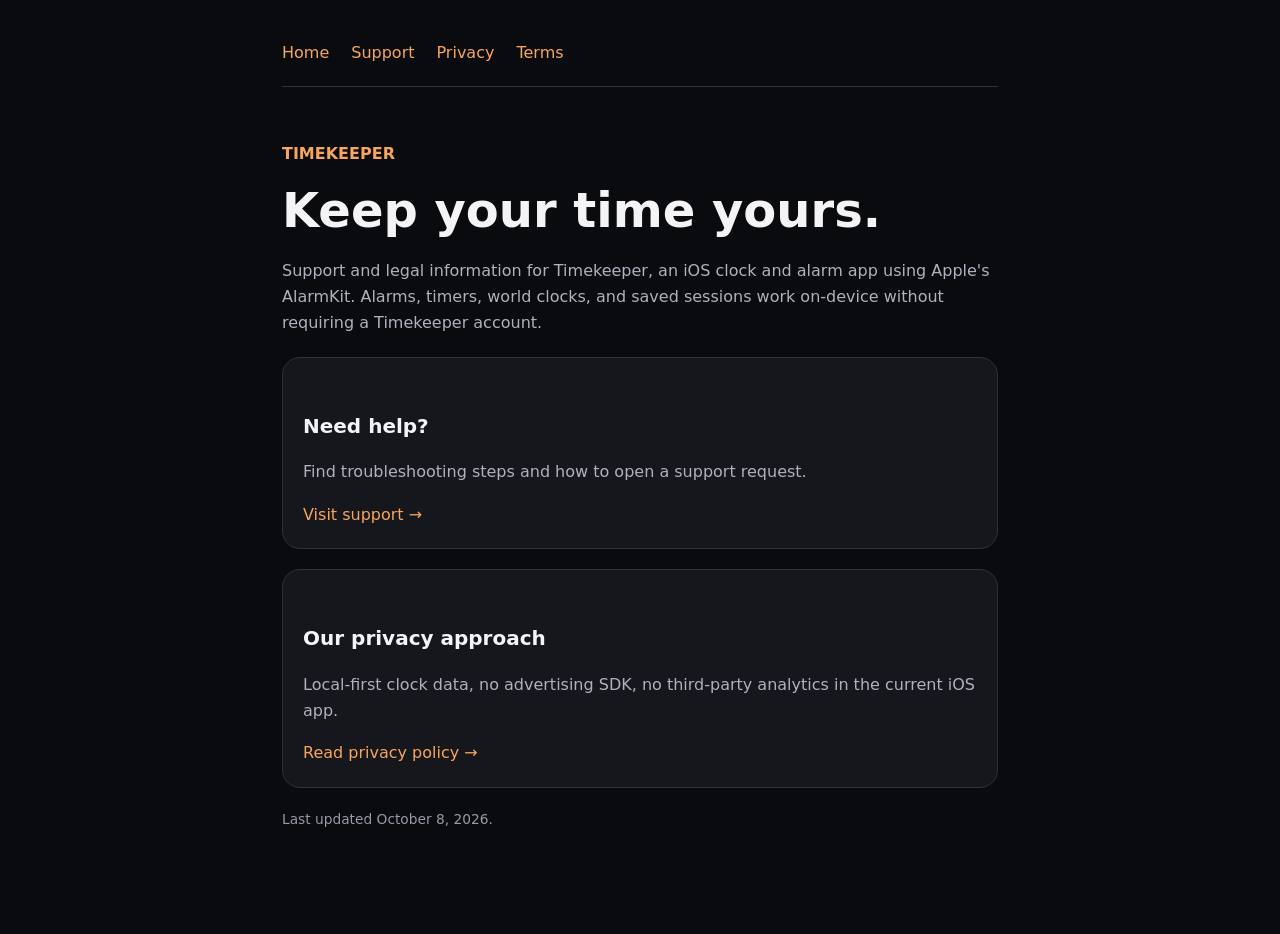
==== index.html @ b485f5c5 "Publish Timekeeper privacy terms and support pages" ====
<!doctype html><html lang="en"><head><meta charset="utf-8"><meta name="viewport" content="width=device-width,initial-scale=1"><title>Timekeeper — Support & Legal</title><link rel="stylesheet" href="style.css"></head><body><main>
<nav><a href="index.html">Home</a><a href="support.html">Support</a><a href="privacy.html">Privacy</a><a href="terms.html">Terms</a></nav>
<p class="brand">TIMEKEEPER</p>
<h1>Keep your time yours.</h1>
<p>Support and legal information for Timekeeper, an iOS clock and alarm app using Apple's AlarmKit. Alarms, timers, world clocks, and saved sessions work on-device without requiring a Timekeeper account.</p>
<div class="card"><h2>Need help?</h2><p>Find troubleshooting steps and how to open a support request.</p><a href="support.html">Visit support →</a></div>
<div class="card"><h2>Our privacy approach</h2><p>Local-first clock data, no advertising SDK, no third-party analytics in the current iOS app.</p><a href="privacy.html">Read privacy policy →</a></div>
<p class="small">Last updated October 8, 2026.</p></main></body></html>
---- style.css ----
:root {color-scheme:dark;--bg:#0a0b0f;--panel:#15171c;--line:#2e323a;--text:#f4f4f6;--muted:#adb2bc;--sun:#f7a55b;}
*{box-sizing:border-box}
body{margin:0;background:var(--bg);color:var(--text);font:16px/1.65 -apple-system,BlinkMacSystemFont,system-ui,sans-serif}
main{max-width:760px;margin:0 auto;padding:40px 22px 90px}
nav{display:flex;gap:22px;flex-wrap:wrap;margin-bottom:54px;padding-bottom:20px;border-bottom:1px solid var(--line)}
a{color:var(--sun);text-decoration:none}a:hover{text-decoration:underline}
h1{font-size:clamp(2rem,5vw,3rem);line-height:1.12;margin:0 0 20px}h2{font-size:1.25rem;margin-top:32px}
p,li{color:var(--muted)}strong{color:var(--text)}
.card{background:var(--panel);border:1px solid var(--line);border-radius:18px;padding:20px;margin:20px 0}
.small{font-size:.86rem;color:#959ba6}
.brand{color:var(--sun);font-weight:700}
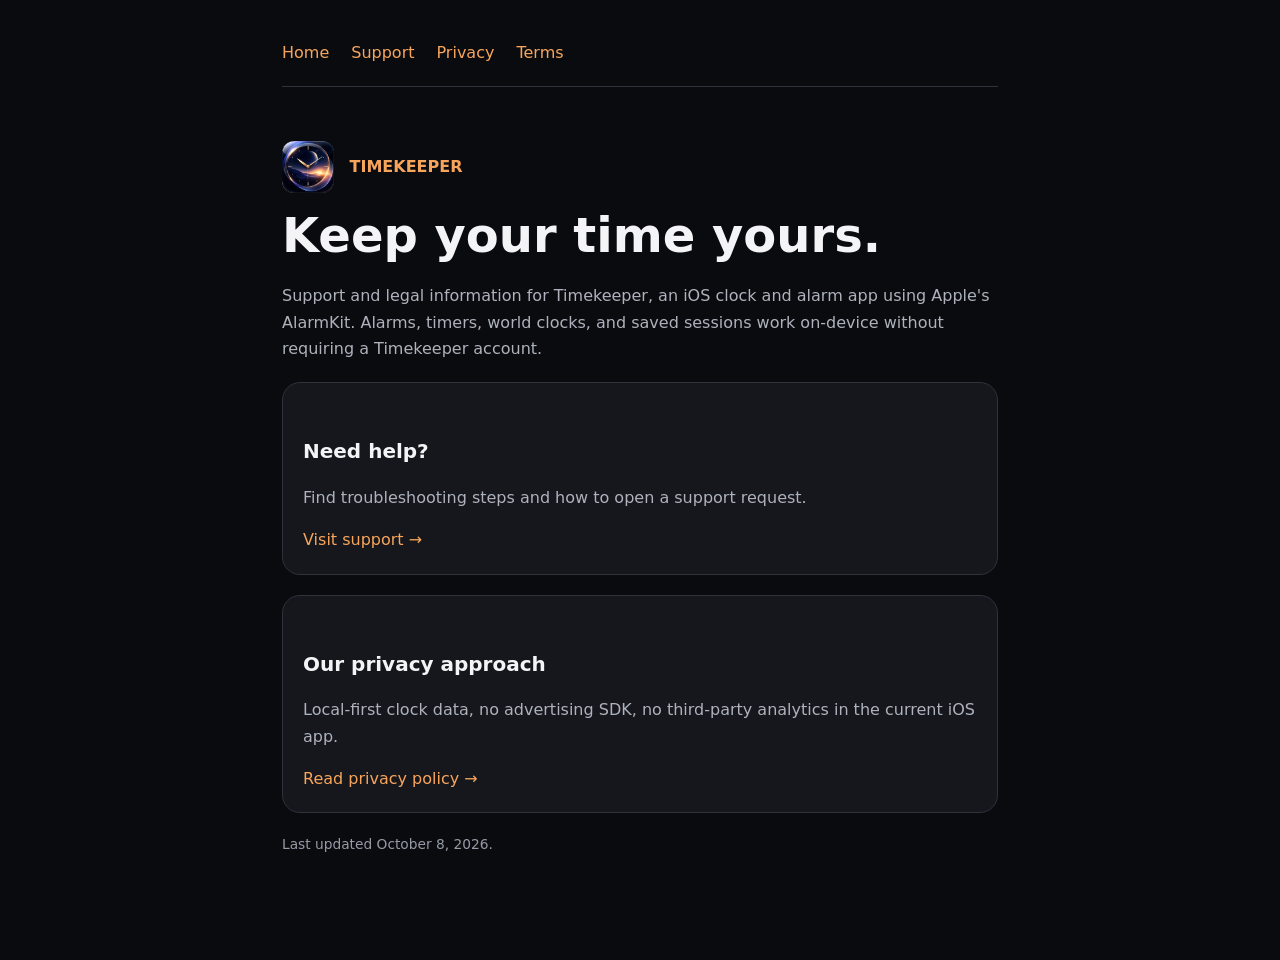
==== commit 2383f0aa: "Apply approved Timekeeper celestial clock branding to support pages" ====
--- a/index.html
+++ b/index.html
@@ -1,6 +1,6 @@
-<!doctype html><html lang="en"><head><meta charset="utf-8"><meta name="viewport" content="width=device-width,initial-scale=1"><title>Timekeeper — Support & Legal</title><link rel="stylesheet" href="style.css"></head><body><main>
+<!doctype html><html lang="en"><head><meta charset="utf-8"><meta name="viewport" content="width=device-width,initial-scale=1"><title>Timekeeper — Support & Legal</title><link rel="icon" type="image/png" href="favicon.png"><link rel="apple-touch-icon" href="apple-touch-icon.png"><link rel="stylesheet" href="style.css"></head><body><main>
 <nav><a href="index.html">Home</a><a href="support.html">Support</a><a href="privacy.html">Privacy</a><a href="terms.html">Terms</a></nav>
-<p class="brand">TIMEKEEPER</p>
+<p class="brand"><img src="apple-touch-icon.png" alt="" width="52" height="52" style="border-radius:12px; vertical-align:middle; margin-right:10px"> TIMEKEEPER</p>
 <h1>Keep your time yours.</h1>
 <p>Support and legal information for Timekeeper, an iOS clock and alarm app using Apple's AlarmKit. Alarms, timers, world clocks, and saved sessions work on-device without requiring a Timekeeper account.</p>
 <div class="card"><h2>Need help?</h2><p>Find troubleshooting steps and how to open a support request.</p><a href="support.html">Visit support →</a></div>
